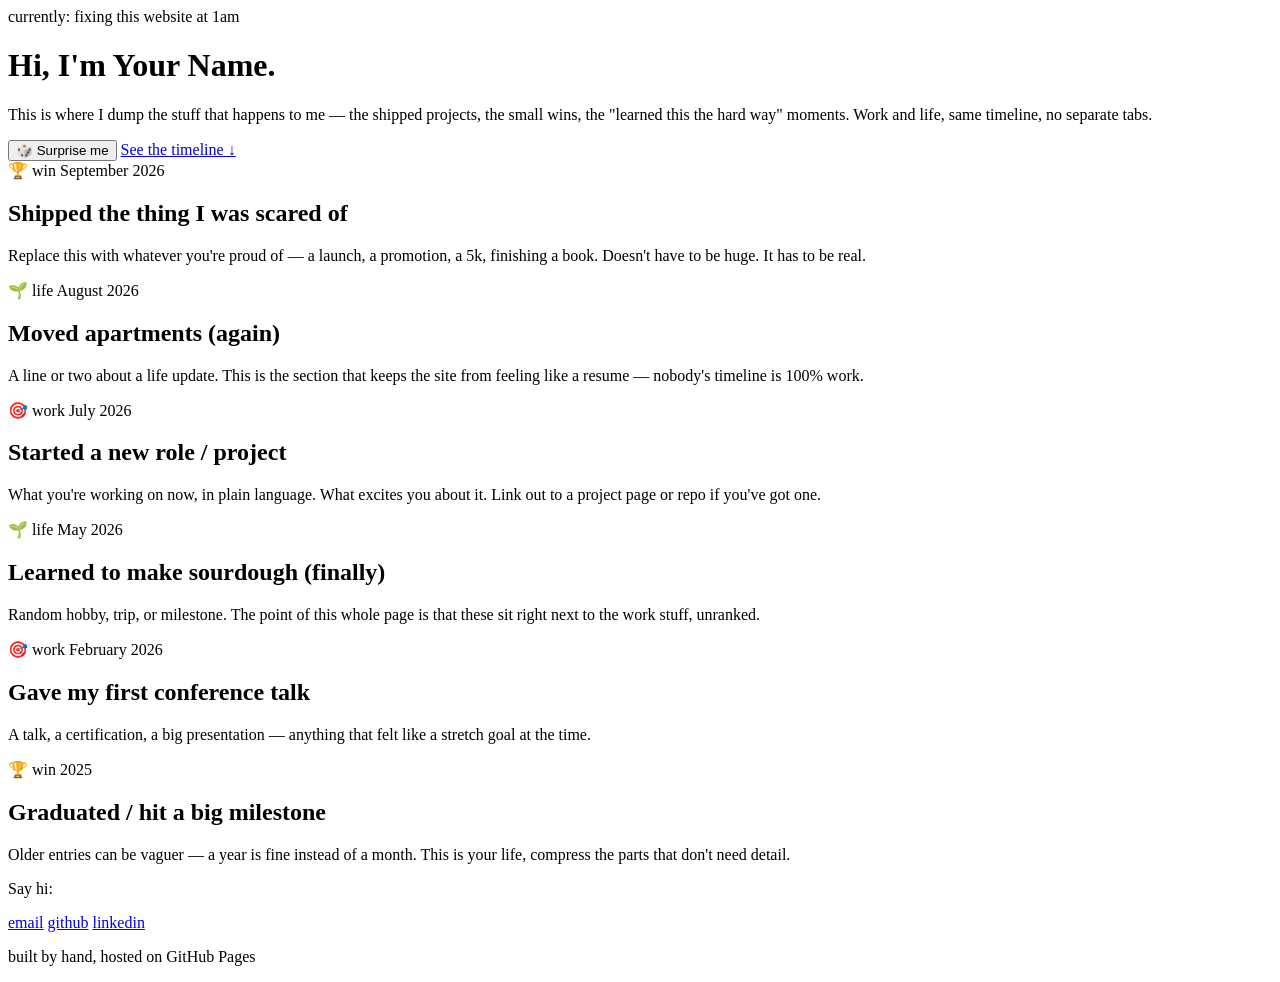
==== index.html @ c3300ce0 "Rename Index.html to index.html" ====
<!DOCTYPE html>
<html lang="en">
<head>
<meta charset="UTF-8">
<meta name="viewport" content="width=device-width, initial-scale=1.0">
<title>Your Name — Life & Work Log</title>
<meta name="description" content="A running log of things I've built, learned, and lived through.">
<link rel="preconnect" href="https://fonts.googleapis.com">
<link href="https://fonts.googleapis.com/css2?family=Space+Grotesk:wght@500;700&family=Inter:wght@400;500;600&family=Kalam:wght@400;700&display=swap" rel="stylesheet">
<link rel="stylesheet" href="style.css">
</head>
<body>

  <!-- ======================================================
       HEADER
       Swap "Your Name" and the tagline below for your own.
       The rotated sticker text is a little status note —
       change it whenever the mood strikes.
  ======================================================= -->
  <header class="hero">
    <span class="sticker">currently: fixing this website at 1am</span>
    <h1>Hi, I'm <span class="highlight">Your Name</span>.</h1>
    <p class="tagline">This is where I dump the stuff that happens to me —
      the shipped projects, the small wins, the "learned this the hard way" moments.
      Work and life, same timeline, no separate tabs.</p>
    <div class="hero-actions">
      <button id="surprise-btn" class="btn">🎲 Surprise me</button>
      <a href="#timeline" class="btn btn-ghost">See the timeline ↓</a>
    </div>
  </header>

  <!-- ======================================================
       TIMELINE
       Each .entry is one moment. Give it a data-tag of
       "work", "life", or "win" — that controls the chip color.
       Copy/paste an .entry block to add more; newest at top.
  ======================================================= -->
  <main id="timeline" class="timeline">

    <div class="entry" data-tag="win">
      <div class="dot"></div>
      <div class="card">
        <span class="chip">🏆 win</span>
        <time>September 2026</time>
        <h2>Shipped the thing I was scared of</h2>
        <p>Replace this with whatever you're proud of — a launch, a promotion,
          a 5k, finishing a book. Doesn't have to be huge. It has to be real.</p>
      </div>
    </div>

    <div class="entry" data-tag="life">
      <div class="dot"></div>
      <div class="card">
        <span class="chip">🌱 life</span>
        <time>August 2026</time>
        <h2>Moved apartments (again)</h2>
        <p>A line or two about a life update. This is the section that keeps
          the site from feeling like a resume — nobody's timeline is 100% work.</p>
      </div>
    </div>

    <div class="entry" data-tag="work">
      <div class="dot"></div>
      <div class="card">
        <span class="chip">🎯 work</span>
        <time>July 2026</time>
        <h2>Started a new role / project</h2>
        <p>What you're working on now, in plain language. What excites you
          about it. Link out to a project page or repo if you've got one.</p>
      </div>
    </div>

    <div class="entry" data-tag="life">
      <div class="dot"></div>
      <div class="card">
        <span class="chip">🌱 life</span>
        <time>May 2026</time>
        <h2>Learned to make sourdough (finally)</h2>
        <p>Random hobby, trip, or milestone. The point of this whole page is
          that these sit right next to the work stuff, unranked.</p>
      </div>
    </div>

    <div class="entry" data-tag="work">
      <div class="dot"></div>
      <div class="card">
        <span class="chip">🎯 work</span>
        <time>February 2026</time>
        <h2>Gave my first conference talk</h2>
        <p>A talk, a certification, a big presentation — anything that felt
          like a stretch goal at the time.</p>
      </div>
    </div>

    <div class="entry" data-tag="win">
      <div class="dot"></div>
      <div class="card">
        <span class="chip">🏆 win</span>
        <time>2025</time>
        <h2>Graduated / hit a big milestone</h2>
        <p>Older entries can be vaguer — a year is fine instead of a month.
          This is your life, compress the parts that don't need detail.</p>
      </div>
    </div>

  </main>

  <!-- ======================================================
       FOOTER
       Swap in your real links. Delete any row you don't need.
  ======================================================= -->
  <footer class="footer">
    <p>Say hi:</p>
    <div class="links">
      <a href="mailto:you@example.com">email</a>
      <a href="https://github.com/yourusername" target="_blank" rel="noopener">github</a>
      <a href="https://www.linkedin.com/in/yourusername" target="_blank" rel="noopener">linkedin</a>
    </div>
    <p class="fine-print">built by hand, hosted on GitHub Pages</p>
  </footer>

  <script src="script.js"></script>
</body>
</html>
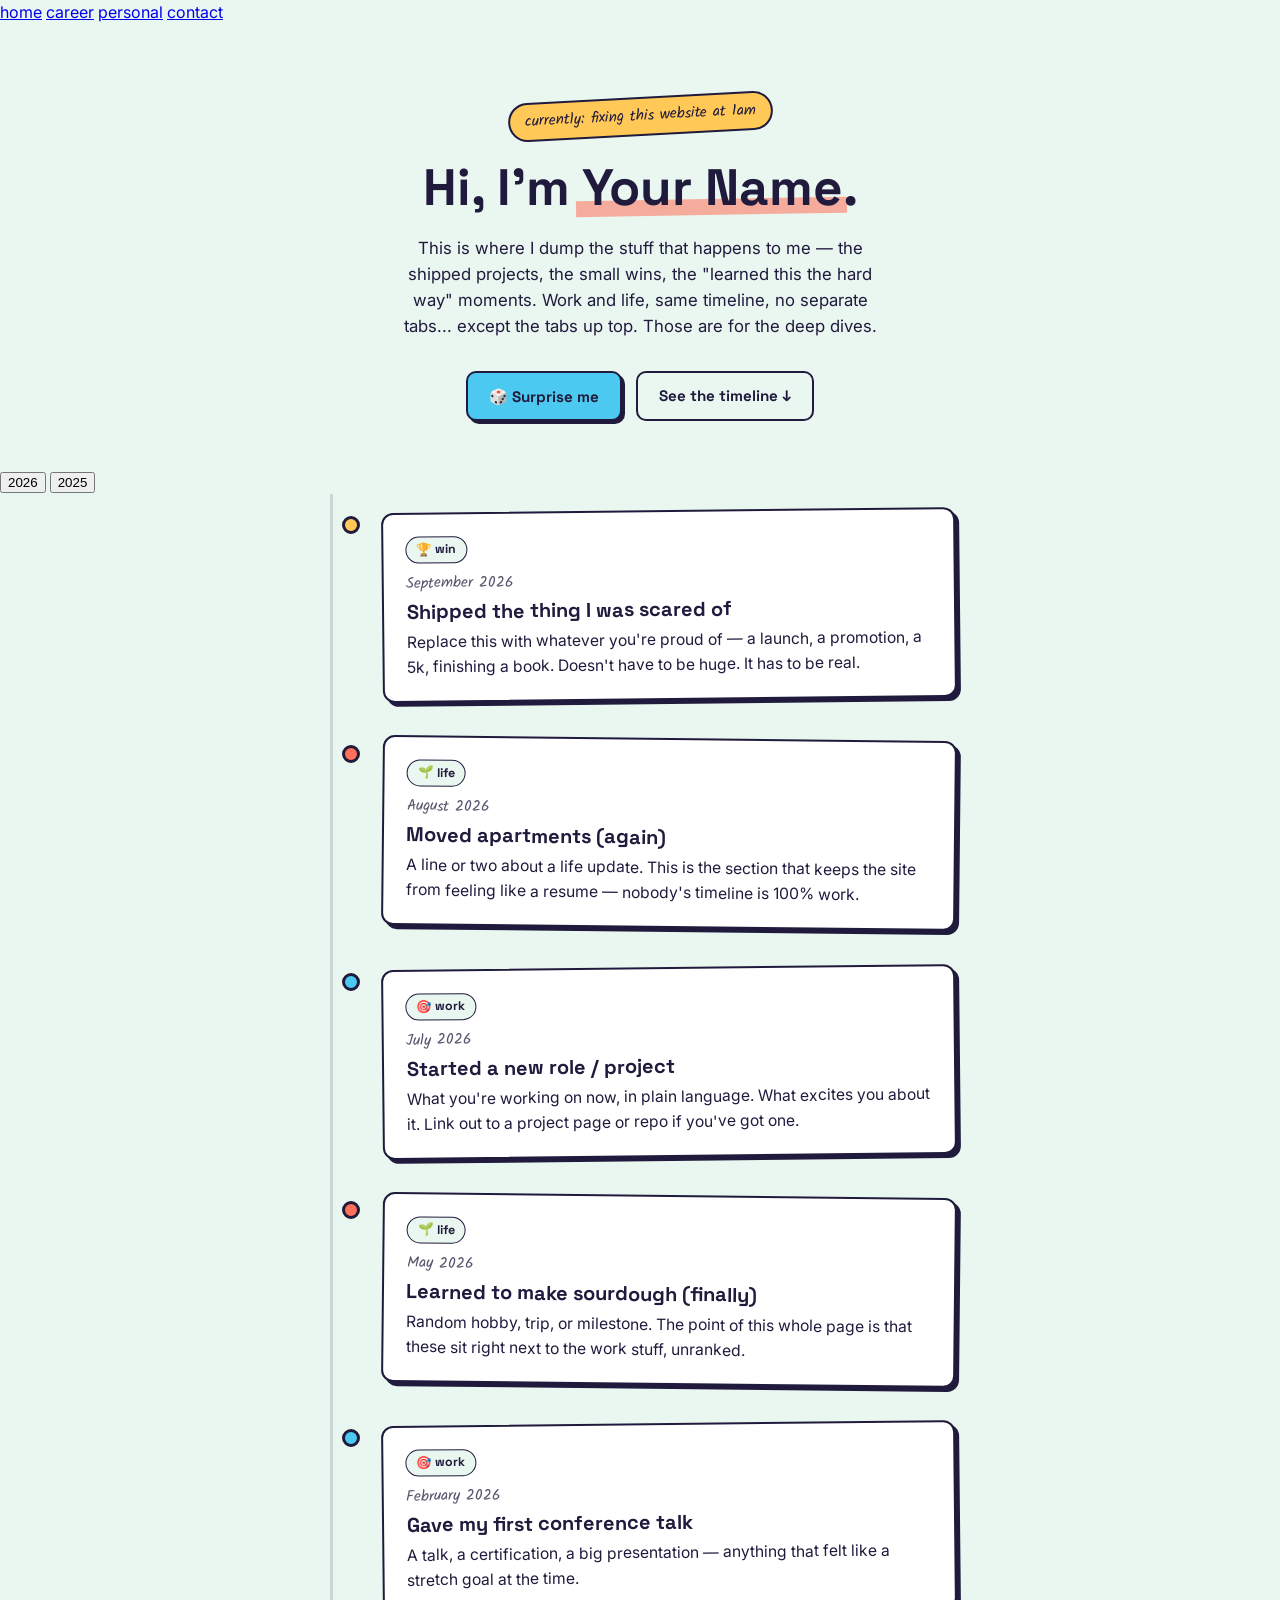
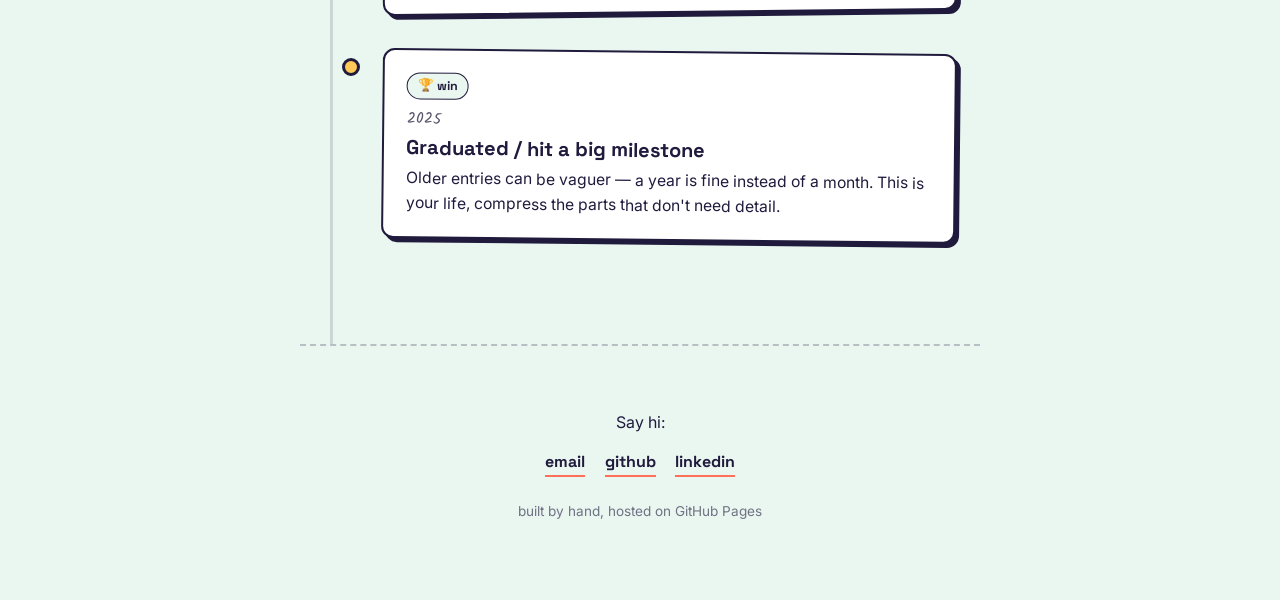
==== commit 7c0e39aa: "Update index.html" ====
--- a/index.html
+++ b/index.html
@@ -12,17 +12,26 @@
 <body>
 
   <!-- ======================================================
+       SITE NAV — same block goes at the top of every page.
+       Just change which link has class="nav-tab active".
+  ======================================================= -->
+  <nav class="site-nav">
+    <a href="index.html" class="nav-tab active">home</a>
+    <a href="career.html" class="nav-tab">career</a>
+    <a href="personal.html" class="nav-tab">personal</a>
+    <a href="contact.html" class="nav-tab">contact</a>
+  </nav>
+
+  <!-- ======================================================
        HEADER
        Swap "Your Name" and the tagline below for your own.
-       The rotated sticker text is a little status note —
-       change it whenever the mood strikes.
   ======================================================= -->
   <header class="hero">
     <span class="sticker">currently: fixing this website at 1am</span>
     <h1>Hi, I'm <span class="highlight">Your Name</span>.</h1>
     <p class="tagline">This is where I dump the stuff that happens to me —
       the shipped projects, the small wins, the "learned this the hard way" moments.
-      Work and life, same timeline, no separate tabs.</p>
+      Work and life, same timeline, no separate tabs... except the tabs up top. Those are for the deep dives.</p>
     <div class="hero-actions">
       <button id="surprise-btn" class="btn">🎲 Surprise me</button>
       <a href="#timeline" class="btn btn-ghost">See the timeline ↓</a>
@@ -30,14 +39,27 @@
   </header>
 
   <!-- ======================================================
+       YEAR NAV
+       One pill per year that appears in the timeline below.
+       Add a new pill (with matching data-year) whenever you
+       start a new year of entries.
+  ======================================================= -->
+  <div class="year-nav-wrap">
+    <div class="year-nav" id="year-nav">
+      <button class="year-pill" data-year="2026">2026</button>
+      <button class="year-pill" data-year="2025">2025</button>
+    </div>
+  </div>
+
+  <!-- ======================================================
        TIMELINE
-       Each .entry is one moment. Give it a data-tag of
-       "work", "life", or "win" — that controls the chip color.
+       Each .entry needs a data-tag ("work" / "life" / "win")
+       AND a data-year matching one of the pills above.
        Copy/paste an .entry block to add more; newest at top.
   ======================================================= -->
   <main id="timeline" class="timeline">
 
-    <div class="entry" data-tag="win">
+    <div class="entry" data-tag="win" data-year="2026">
       <div class="dot"></div>
       <div class="card">
         <span class="chip">🏆 win</span>
@@ -48,7 +70,7 @@
       </div>
     </div>
 
-    <div class="entry" data-tag="life">
+    <div class="entry" data-tag="life" data-year="2026">
       <div class="dot"></div>
       <div class="card">
         <span class="chip">🌱 life</span>
@@ -59,7 +81,7 @@
       </div>
     </div>
 
-    <div class="entry" data-tag="work">
+    <div class="entry" data-tag="work" data-year="2026">
       <div class="dot"></div>
       <div class="card">
         <span class="chip">🎯 work</span>
@@ -70,7 +92,7 @@
       </div>
     </div>
 
-    <div class="entry" data-tag="life">
+    <div class="entry" data-tag="life" data-year="2026">
       <div class="dot"></div>
       <div class="card">
         <span class="chip">🌱 life</span>
@@ -81,7 +103,7 @@
       </div>
     </div>
 
-    <div class="entry" data-tag="work">
+    <div class="entry" data-tag="work" data-year="2026">
       <div class="dot"></div>
       <div class="card">
         <span class="chip">🎯 work</span>
@@ -92,7 +114,7 @@
       </div>
     </div>
 
-    <div class="entry" data-tag="win">
+    <div class="entry" data-tag="win" data-year="2025">
       <div class="dot"></div>
       <div class="card">
         <span class="chip">🏆 win</span>
--- a/style.css
+++ b/style.css
@@ -0,0 +1,269 @@
+:root {
+  --paper: #EAF7F0;
+  --ink: #201B3D;
+  --card: #FFFFFF;
+  --coral: #FF6F59;
+  --yellow: #FFC857;
+  --sky: #4CC9F0;
+  --line: #201B3D;
+  --max-width: 680px;
+}
+
+* { box-sizing: border-box; }
+
+@media (prefers-reduced-motion: reduce) {
+  *, *::before, *::after {
+    animation-duration: 0.01ms !important;
+    transition-duration: 0.01ms !important;
+  }
+}
+
+body {
+  margin: 0;
+  background: var(--paper);
+  color: var(--ink);
+  font-family: 'Inter', sans-serif;
+  line-height: 1.55;
+  -webkit-font-smoothing: antialiased;
+}
+
+h1, h2 {
+  font-family: 'Space Grotesk', sans-serif;
+  line-height: 1.1;
+  margin: 0;
+}
+
+/* ---------- Hero ---------- */
+
+.hero {
+  max-width: var(--max-width);
+  margin: 0 auto;
+  padding: 4.5rem 1.5rem 3rem;
+  text-align: center;
+}
+
+.sticker {
+  display: inline-block;
+  font-family: 'Kalam', cursive;
+  font-size: 0.95rem;
+  background: var(--yellow);
+  color: var(--ink);
+  padding: 0.35rem 0.9rem;
+  border: 2px solid var(--ink);
+  border-radius: 999px;
+  transform: rotate(-3deg);
+  margin-bottom: 1.5rem;
+}
+
+.hero h1 {
+  font-size: clamp(2.2rem, 6vw, 3.2rem);
+  font-weight: 700;
+}
+
+.highlight {
+  position: relative;
+  white-space: nowrap;
+}
+
+.highlight::after {
+  content: "";
+  position: absolute;
+  left: -2%;
+  right: -2%;
+  bottom: 0.08em;
+  height: 0.32em;
+  background: var(--coral);
+  z-index: -1;
+  transform: rotate(-1deg);
+  opacity: 0.55;
+}
+
+.tagline {
+  font-size: 1.05rem;
+  max-width: 46ch;
+  margin: 1.2rem auto 0;
+  color: var(--ink);
+}
+
+.hero-actions {
+  display: flex;
+  gap: 0.9rem;
+  justify-content: center;
+  margin-top: 2rem;
+  flex-wrap: wrap;
+}
+
+.btn {
+  font-family: 'Space Grotesk', sans-serif;
+  font-weight: 700;
+  font-size: 0.95rem;
+  padding: 0.7rem 1.3rem;
+  border-radius: 10px;
+  border: 2px solid var(--ink);
+  background: var(--sky);
+  color: var(--ink);
+  cursor: pointer;
+  text-decoration: none;
+  display: inline-block;
+  box-shadow: 3px 3px 0 var(--ink);
+  transition: transform 0.15s ease, box-shadow 0.15s ease;
+}
+
+.btn:hover {
+  transform: translate(-2px, -2px);
+  box-shadow: 5px 5px 0 var(--ink);
+}
+
+.btn:active {
+  transform: translate(0, 0);
+  box-shadow: 1px 1px 0 var(--ink);
+}
+
+.btn-ghost {
+  background: transparent;
+  box-shadow: none;
+}
+
+.btn-ghost:hover {
+  box-shadow: none;
+  background: rgba(32, 27, 61, 0.06);
+}
+
+/* ---------- Timeline ---------- */
+
+.timeline {
+  max-width: var(--max-width);
+  margin: 0 auto;
+  padding: 1rem 1.5rem 4rem;
+  position: relative;
+}
+
+.timeline::before {
+  content: "";
+  position: absolute;
+  top: 0;
+  bottom: 0;
+  left: 1.9rem;
+  width: 3px;
+  background: var(--ink);
+  opacity: 0.15;
+}
+
+.entry {
+  position: relative;
+  padding-left: 3.6rem;
+  margin-bottom: 2.4rem;
+}
+
+.dot {
+  position: absolute;
+  left: 1.15rem;
+  top: 0.4rem;
+  width: 18px;
+  height: 18px;
+  border-radius: 50%;
+  border: 3px solid var(--ink);
+  background: var(--paper);
+}
+
+.entry[data-tag="work"] .dot { background: var(--sky); }
+.entry[data-tag="life"] .dot { background: var(--coral); }
+.entry[data-tag="win"] .dot { background: var(--yellow); }
+
+.card {
+  background: var(--card);
+  border: 2px solid var(--ink);
+  border-radius: 12px;
+  padding: 1.3rem 1.4rem;
+  box-shadow: 4px 4px 0 var(--ink);
+  transition: transform 0.18s ease, box-shadow 0.18s ease;
+}
+
+.entry:nth-child(odd) .card { transform: rotate(-0.6deg); }
+.entry:nth-child(even) .card { transform: rotate(0.6deg); }
+
+.card:hover {
+  transform: rotate(0deg) translateY(-2px);
+  box-shadow: 6px 6px 0 var(--ink);
+}
+
+.card.pulse {
+  animation: pulse 0.6s ease;
+}
+
+@keyframes pulse {
+  0% { box-shadow: 0 0 0 0 rgba(255, 111, 89, 0.6); }
+  100% { box-shadow: 6px 6px 0 var(--ink); }
+}
+
+.chip {
+  display: inline-block;
+  font-family: 'Space Grotesk', sans-serif;
+  font-size: 0.78rem;
+  font-weight: 700;
+  background: var(--paper);
+  border: 1.5px solid var(--ink);
+  border-radius: 999px;
+  padding: 0.15rem 0.6rem;
+  margin-bottom: 0.6rem;
+}
+
+time {
+  display: block;
+  font-family: 'Kalam', cursive;
+  font-size: 0.95rem;
+  opacity: 0.75;
+  margin-bottom: 0.3rem;
+}
+
+.card h2 {
+  font-size: 1.25rem;
+  margin-bottom: 0.5rem;
+}
+
+.card p {
+  margin: 0;
+  font-size: 0.98rem;
+}
+
+/* ---------- Footer ---------- */
+
+.footer {
+  text-align: center;
+  padding: 3rem 1.5rem 4rem;
+  border-top: 2px dashed rgba(32, 27, 61, 0.25);
+  max-width: var(--max-width);
+  margin: 0 auto;
+}
+
+.links {
+  display: flex;
+  gap: 1.2rem;
+  justify-content: center;
+  margin: 0.8rem 0 1.5rem;
+  font-family: 'Space Grotesk', sans-serif;
+  font-weight: 700;
+}
+
+.links a {
+  color: var(--ink);
+  text-decoration: none;
+  border-bottom: 2px solid var(--coral);
+}
+
+.links a:hover {
+  color: var(--coral);
+}
+
+.fine-print {
+  font-size: 0.85rem;
+  opacity: 0.6;
+}
+
+/* ---------- Mobile ---------- */
+
+@media (max-width: 480px) {
+  .timeline::before { left: 1.4rem; }
+  .dot { left: 0.65rem; }
+  .entry { padding-left: 2.8rem; }
+}
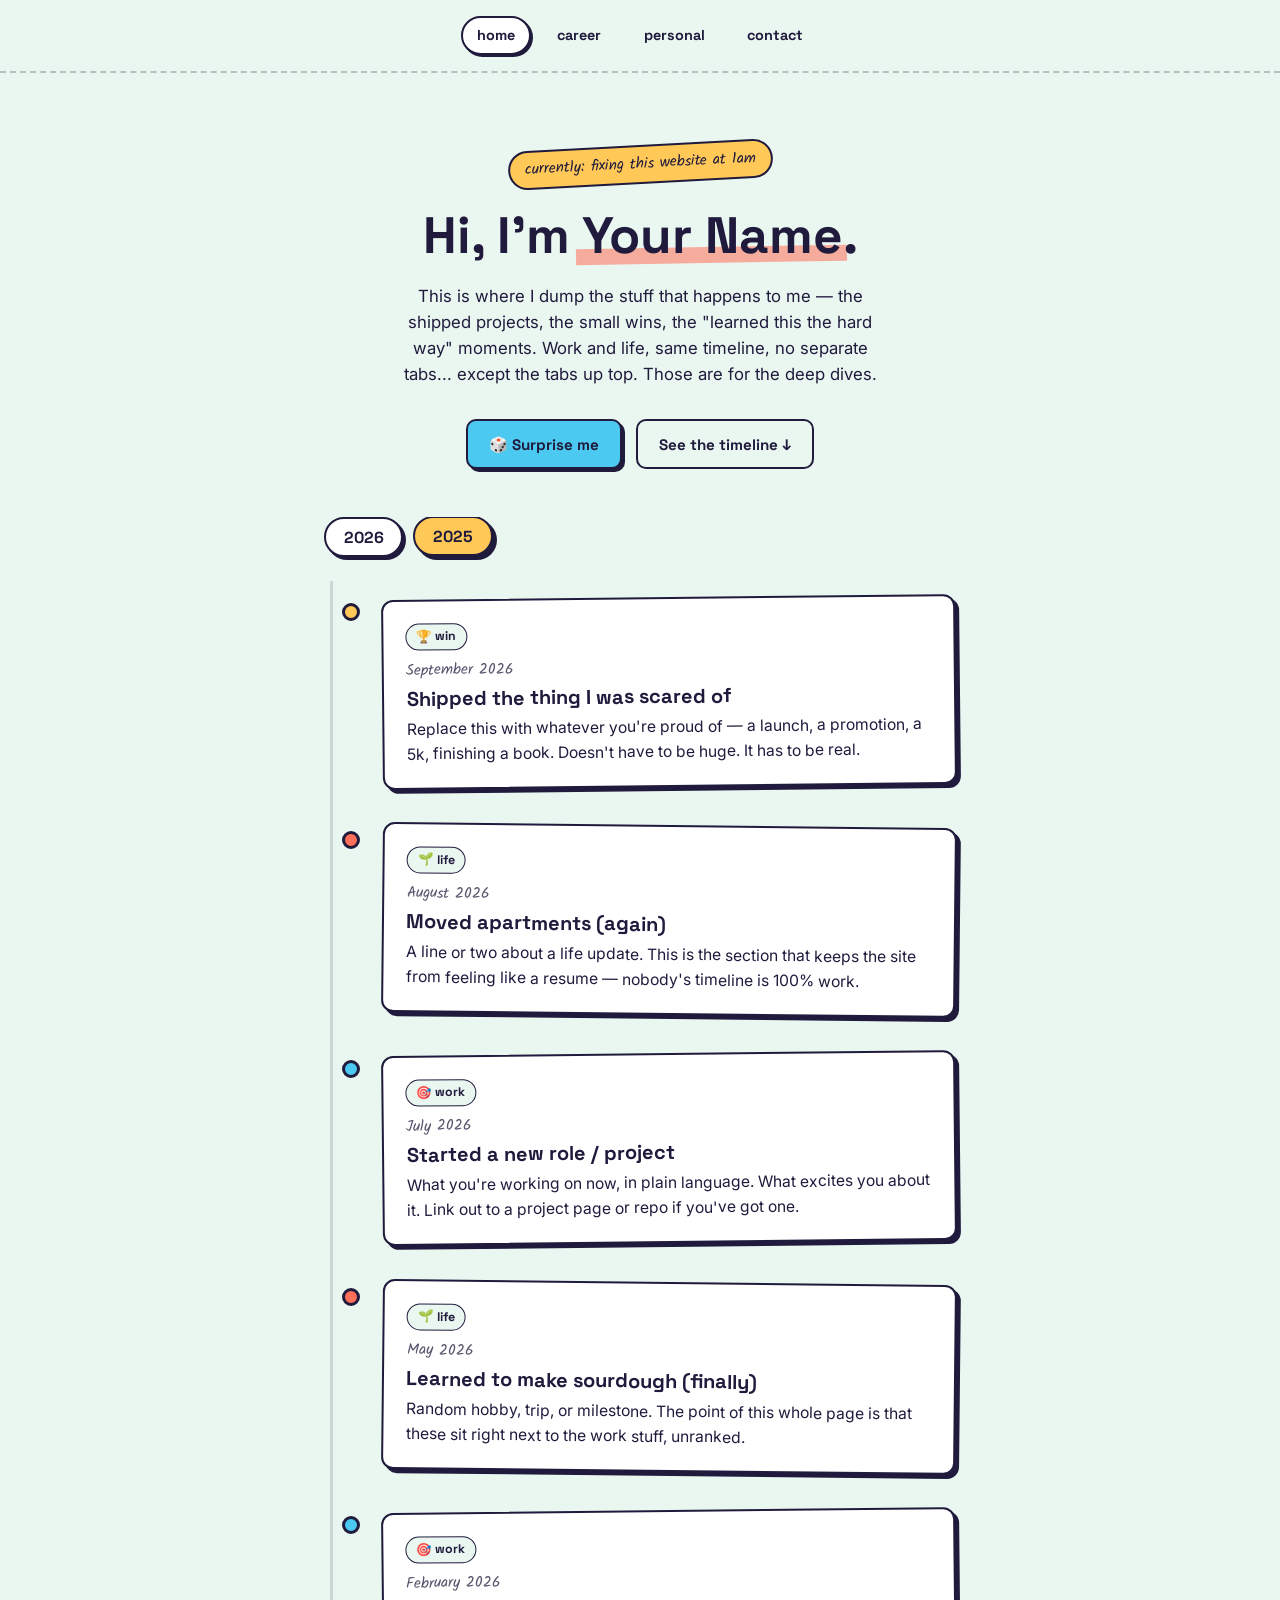
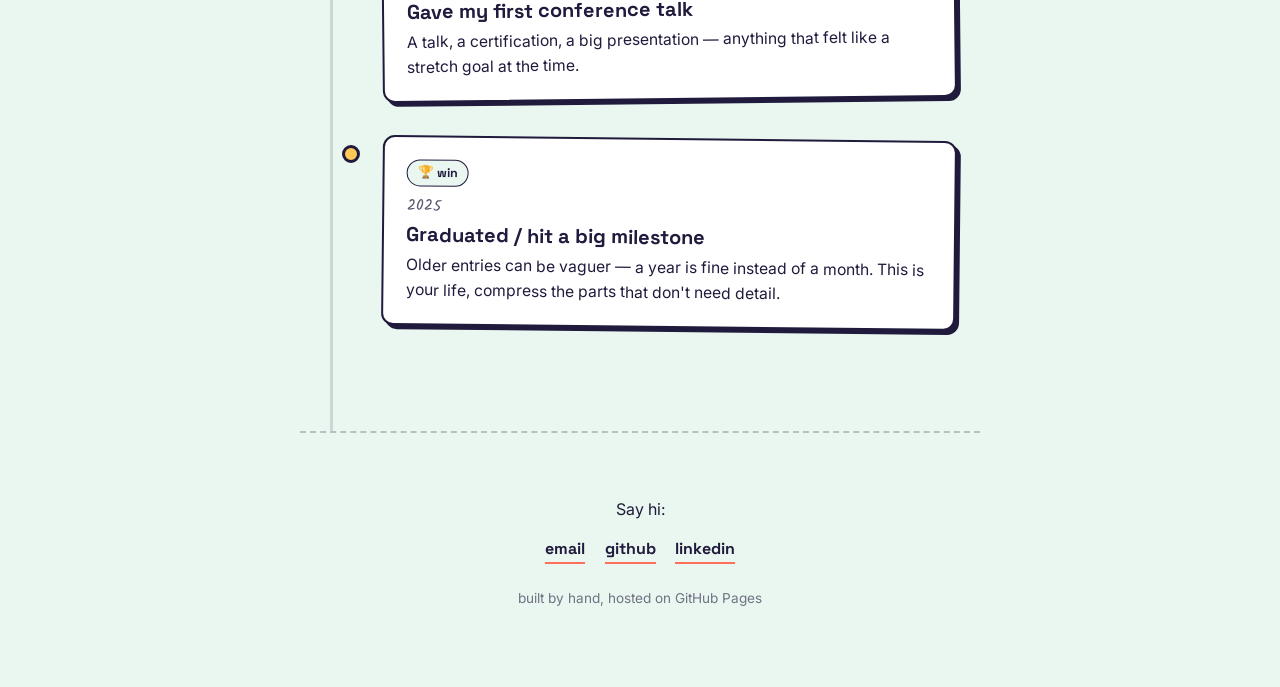
==== commit 06782655: "Update index.html" ====
--- a/index.html
+++ b/index.html
@@ -10,6 +10,7 @@
 <link rel="stylesheet" href="style.css">
 </head>
 <body>
+<div class="page">
 
   <!-- ======================================================
        SITE NAV — same block goes at the top of every page.
@@ -141,6 +142,8 @@
     <p class="fine-print">built by hand, hosted on GitHub Pages</p>
   </footer>
 
-  <script src="script.js"></script>
+
+</div>
+<script src="script.js"></script>
 </body>
 </html>
--- a/style.css
+++ b/style.css
@@ -267,3 +267,266 @@
   .dot { left: 0.65rem; }
   .entry { padding-left: 2.8rem; }
 }
+
+/* ==========================================================
+   SITE NAV
+========================================================== */
+
+.site-nav {
+  position: sticky;
+  top: 0;
+  z-index: 20;
+  display: flex;
+  justify-content: center;
+  gap: 0.6rem;
+  flex-wrap: wrap;
+  padding: 1rem 1.5rem;
+  background: var(--paper);
+  border-bottom: 2px dashed rgba(32, 27, 61, 0.25);
+}
+
+.nav-tab {
+  font-family: 'Space Grotesk', sans-serif;
+  font-weight: 700;
+  font-size: 0.9rem;
+  color: var(--ink);
+  text-decoration: none;
+  padding: 0.4rem 0.9rem;
+  border-radius: 999px;
+  border: 2px solid transparent;
+  transition: border-color 0.15s ease, background 0.15s ease;
+}
+
+.nav-tab:hover {
+  background: rgba(32, 27, 61, 0.06);
+}
+
+.nav-tab.active {
+  border-color: var(--ink);
+  background: var(--card);
+  box-shadow: 2px 2px 0 var(--ink);
+}
+
+/* ==========================================================
+   YEAR NAV (horizontal, above the vertical timeline)
+========================================================== */
+
+.year-nav-wrap {
+  max-width: var(--max-width);
+  margin: 0 auto;
+  padding: 0 1.5rem;
+}
+
+.year-nav {
+  display: flex;
+  gap: 0.7rem;
+  overflow-x: auto;
+  padding-bottom: 1.5rem;
+  scrollbar-width: thin;
+}
+
+.year-pill {
+  flex: 0 0 auto;
+  font-family: 'Space Grotesk', sans-serif;
+  font-weight: 700;
+  font-size: 1rem;
+  background: var(--card);
+  color: var(--ink);
+  border: 2px solid var(--ink);
+  border-radius: 999px;
+  padding: 0.45rem 1.1rem;
+  cursor: pointer;
+  box-shadow: 3px 3px 0 var(--ink);
+  transition: transform 0.15s ease, box-shadow 0.15s ease, background 0.15s ease;
+}
+
+.year-pill:hover {
+  transform: translate(-1px, -1px);
+  box-shadow: 4px 4px 0 var(--ink);
+}
+
+.year-pill.active {
+  background: var(--yellow);
+  transform: translate(-1px, -1px);
+  box-shadow: 4px 4px 0 var(--ink);
+}
+
+/* offset so a jumped-to entry isn't hidden under the sticky nav */
+.entry {
+  scroll-margin-top: 5.5rem;
+}
+
+/* ==========================================================
+   SHARED SUB-PAGE LAYOUT (career / personal / contact)
+========================================================== */
+
+.page-header {
+  max-width: var(--max-width);
+  margin: 0 auto;
+  padding: 3.5rem 1.5rem 1rem;
+  text-align: center;
+}
+
+.page-header h1 {
+  font-size: clamp(2rem, 5vw, 2.6rem);
+  margin-top: 1rem;
+}
+
+.sticker-sky { background: var(--sky); }
+.sticker-coral { background: var(--coral); color: #fff; }
+.sticker-yellow { background: var(--yellow); }
+
+.page-content {
+  max-width: var(--max-width);
+  margin: 0 auto;
+  padding: 1.5rem 1.5rem 4rem;
+}
+
+/* ---------- Career page ---------- */
+
+.role {
+  border: 2px solid var(--ink);
+  border-radius: 12px;
+  background: var(--card);
+  box-shadow: 4px 4px 0 var(--ink);
+  padding: 1.3rem 1.4rem;
+  margin-bottom: 1.6rem;
+}
+
+.role-head {
+  display: flex;
+  justify-content: space-between;
+  align-items: baseline;
+  gap: 1rem;
+  flex-wrap: wrap;
+}
+
+.role-head h2 {
+  font-size: 1.2rem;
+}
+
+.role-head time {
+  font-family: 'Kalam', cursive;
+  opacity: 0.75;
+  white-space: nowrap;
+}
+
+.role-company {
+  font-weight: 600;
+  margin: 0.2rem 0 0.8rem;
+  opacity: 0.85;
+}
+
+.role-points {
+  margin: 0;
+  padding-left: 1.2rem;
+}
+
+.role-points li {
+  margin-bottom: 0.4rem;
+}
+
+.skills-section {
+  margin-top: 2.5rem;
+}
+
+.tag-cloud {
+  display: flex;
+  flex-wrap: wrap;
+  gap: 0.6rem;
+  margin-top: 1rem;
+}
+
+.tag-cloud .chip {
+  margin-bottom: 0;
+}
+
+/* ---------- Personal page ---------- */
+
+.now-grid {
+  display: grid;
+  grid-template-columns: repeat(3, 1fr);
+  gap: 1rem;
+  margin-bottom: 2.5rem;
+}
+
+.now-card {
+  border: 2px solid var(--ink);
+  border-radius: 12px;
+  background: var(--card);
+  box-shadow: 3px 3px 0 var(--ink);
+  padding: 1rem;
+  text-align: center;
+}
+
+.now-card p {
+  margin: 0.6rem 0 0;
+  font-weight: 600;
+}
+
+.hobbies-section h2 {
+  margin-bottom: 1rem;
+}
+
+.hobby {
+  border-left: 3px solid var(--coral);
+  padding-left: 1rem;
+  margin-bottom: 1.4rem;
+}
+
+.hobby h3 {
+  font-family: 'Space Grotesk', sans-serif;
+  margin: 0 0 0.3rem;
+  font-size: 1.05rem;
+}
+
+.hobby p {
+  margin: 0;
+}
+
+/* ---------- Contact page ---------- */
+
+.contact-grid {
+  display: grid;
+  grid-template-columns: repeat(3, 1fr);
+  gap: 1rem;
+  margin-bottom: 2rem;
+}
+
+.contact-card {
+  display: block;
+  text-decoration: none;
+  color: var(--ink);
+  border: 2px solid var(--ink);
+  border-radius: 12px;
+  background: var(--card);
+  box-shadow: 4px 4px 0 var(--ink);
+  padding: 1.3rem 1rem;
+  text-align: center;
+  transition: transform 0.15s ease, box-shadow 0.15s ease;
+}
+
+.contact-card:hover {
+  transform: translateY(-2px);
+  box-shadow: 6px 6px 0 var(--ink);
+}
+
+.contact-card p {
+  margin: 0.6rem 0 0;
+  font-weight: 600;
+  word-break: break-word;
+}
+
+.contact-note {
+  text-align: center;
+  opacity: 0.8;
+}
+
+/* ---------- Mobile: sub-page grids stack ---------- */
+
+@media (max-width: 600px) {
+  .now-grid,
+  .contact-grid {
+    grid-template-columns: 1fr;
+  }
+}
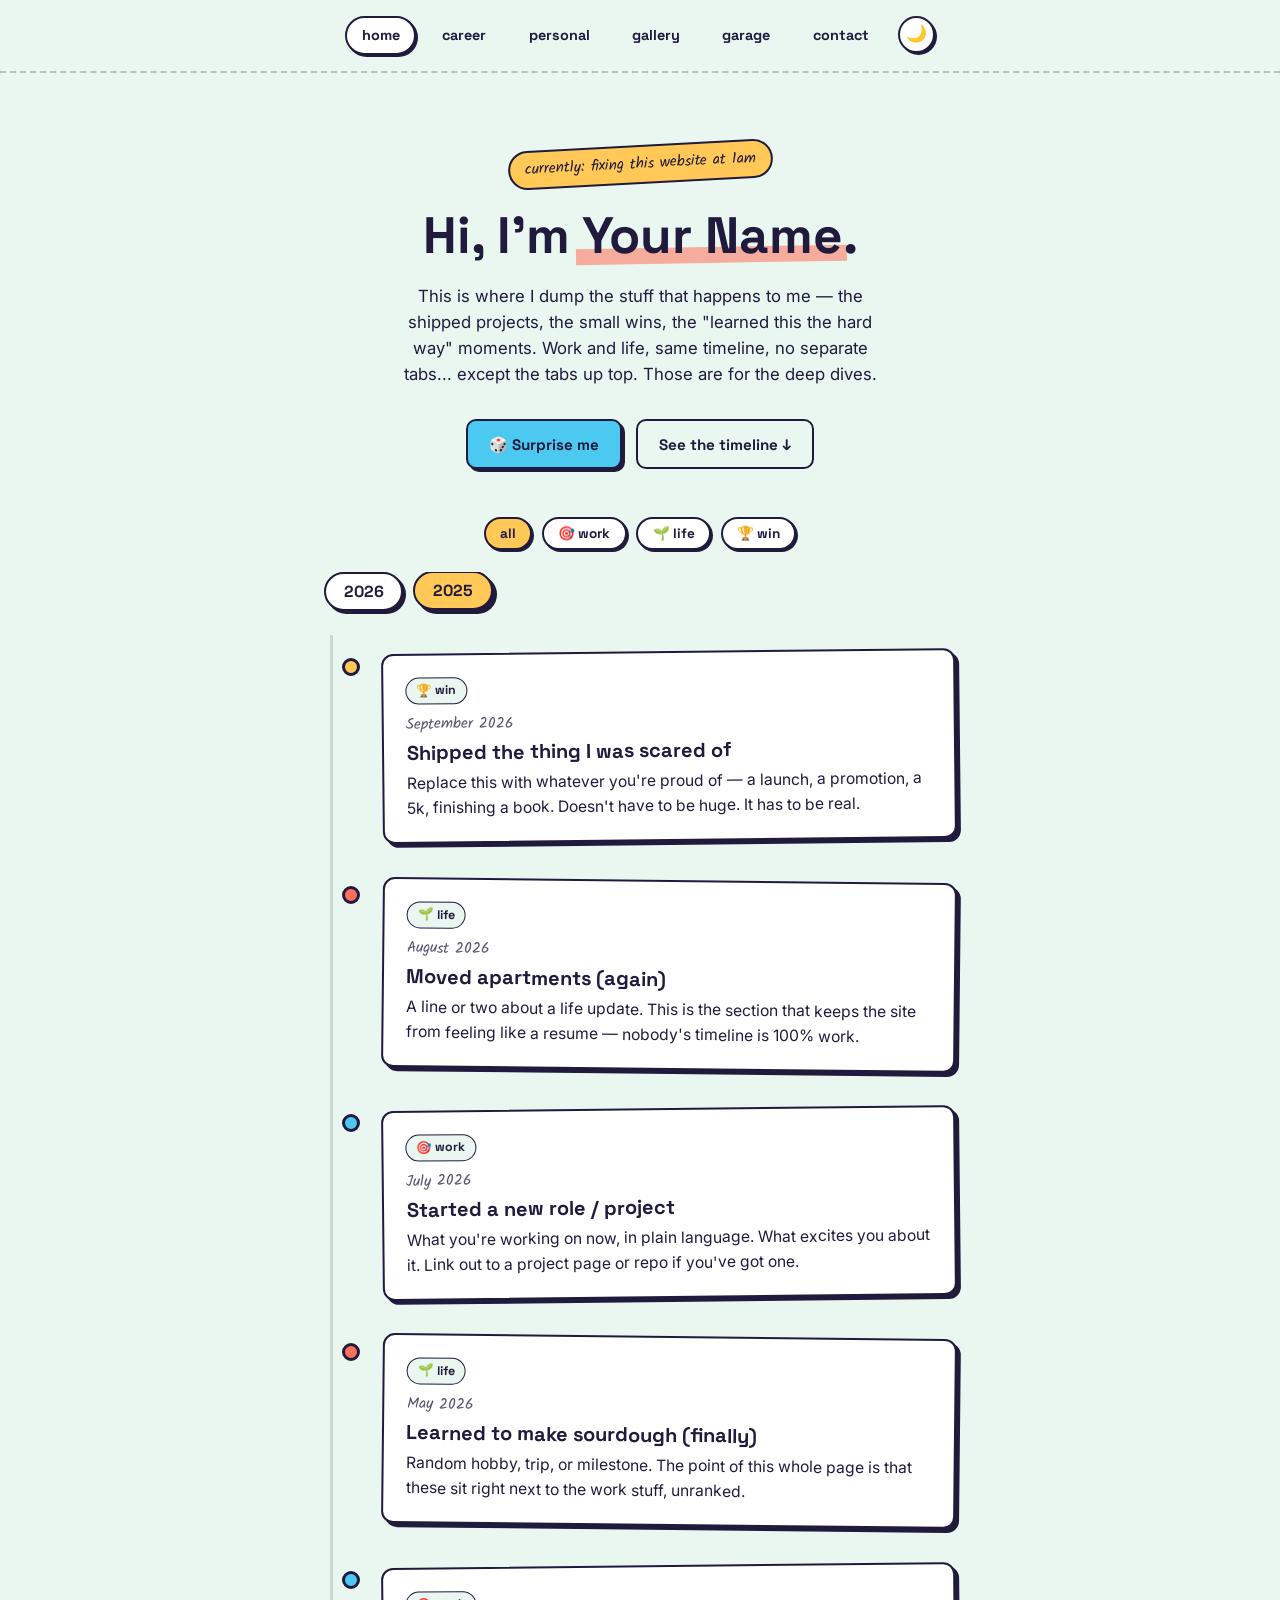
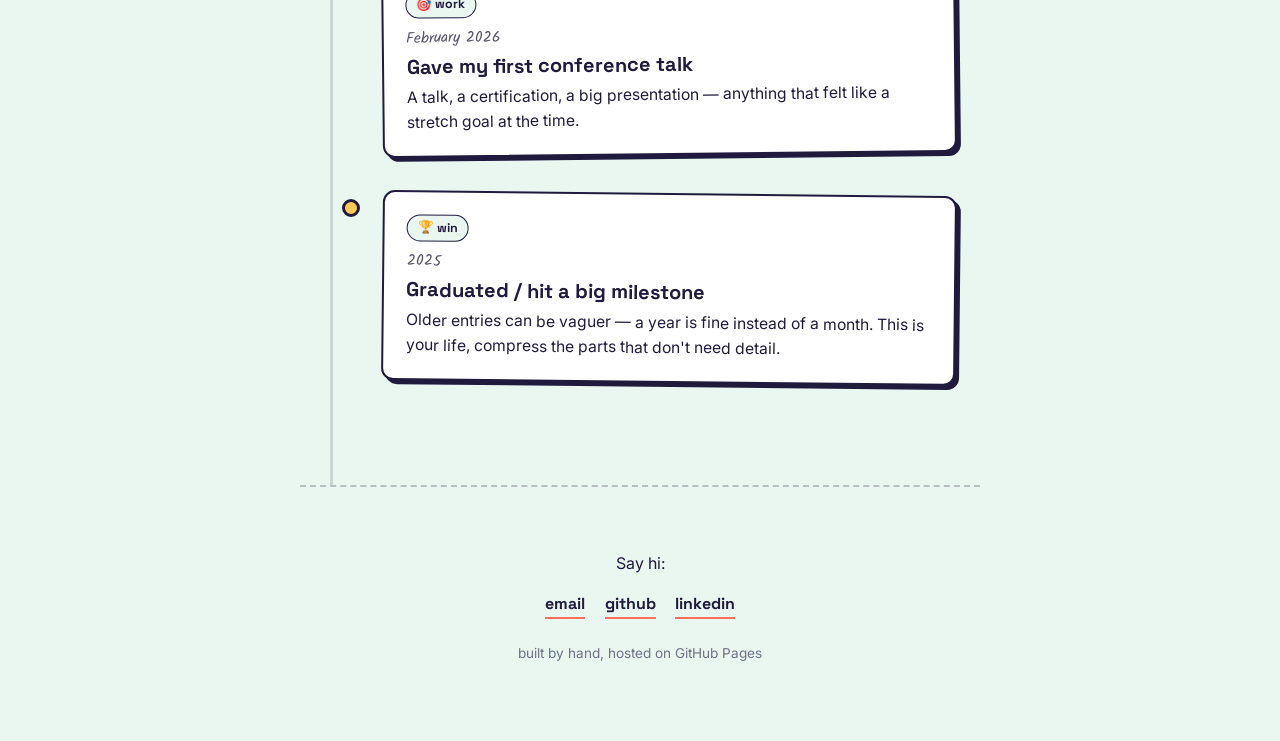
==== commit f3ca74c2: "Updates to the page" ====
--- a/index.html
+++ b/index.html
@@ -3,6 +3,16 @@
 <head>
 <meta charset="UTF-8">
 <meta name="viewport" content="width=device-width, initial-scale=1.0">
+<script>
+// Applies the saved (or system) theme before first paint, so there's
+// no flash of the wrong theme when the page loads.
+(function () {
+  try {
+    var t = localStorage.getItem('theme') || (window.matchMedia('(prefers-color-scheme: dark)').matches ? 'dark' : 'light');
+    document.documentElement.setAttribute('data-theme', t);
+  } catch (e) {}
+})();
+</script>
 <title>Your Name — Life & Work Log</title>
 <meta name="description" content="A running log of things I've built, learned, and lived through.">
 <link rel="preconnect" href="https://fonts.googleapis.com">
@@ -10,6 +20,22 @@
 <link rel="stylesheet" href="style.css">
 </head>
 <body>
+<div id="transition-overlay"></div>
+<script>
+// If we're arriving from an in-site nav click, start fully covered
+// (see script.js) so the reveal animation plays instead of a flash
+// of raw content.
+(function () {
+  try {
+    var reduce = window.matchMedia('(prefers-reduced-motion: reduce)').matches;
+    if (!reduce && sessionStorage.getItem('pt-nav') === '1') {
+      document.getElementById('transition-overlay').classList.add('is-covering');
+    } else {
+      sessionStorage.removeItem('pt-nav');
+    }
+  } catch (e) {}
+})();
+</script>
 <div class="page">
 
   <!-- ======================================================
@@ -20,7 +46,10 @@
     <a href="index.html" class="nav-tab active">home</a>
     <a href="career.html" class="nav-tab">career</a>
     <a href="personal.html" class="nav-tab">personal</a>
+    <a href="gallery.html" class="nav-tab">gallery</a>
+    <a href="garage.html" class="nav-tab">garage</a>
     <a href="contact.html" class="nav-tab">contact</a>
+    <button id="theme-toggle" class="theme-toggle" aria-label="Switch to dark mode">🌙</button>
   </nav>
 
   <!-- ======================================================
@@ -38,6 +67,21 @@
       <a href="#timeline" class="btn btn-ghost">See the timeline ↓</a>
     </div>
   </header>
+
+  <!-- ======================================================
+       TAG FILTER
+       Click a chip to show only that category of entry below.
+       Purely cosmetic to add/remove — the filtering logic in
+       script.js just reads each chip's data-filter value.
+  ======================================================= -->
+  <div class="year-nav-wrap">
+    <div class="tag-filter" id="tag-filter">
+      <button class="filter-chip active" data-filter="all">all</button>
+      <button class="filter-chip" data-filter="work">🎯 work</button>
+      <button class="filter-chip" data-filter="life">🌱 life</button>
+      <button class="filter-chip" data-filter="win">🏆 win</button>
+    </div>
+  </div>
 
   <!-- ======================================================
        YEAR NAV
--- a/style.css
+++ b/style.css
@@ -530,3 +530,547 @@
     grid-template-columns: 1fr;
   }
 }
+
+/* ==========================================================
+   PAGE TRANSITIONS
+   A fixed black overlay sits above everything (see the
+   #transition-overlay div right after <body>). It grows from
+   a thin horizontal line into full coverage when leaving a
+   page, and shrinks back into a line and disappears when a
+   new page arrives — like a screen wiping to black and back.
+========================================================== */
+
+#transition-overlay {
+  position: fixed;
+  inset: 0;
+  background: #05040a;
+  transform: scaleY(0);
+  transform-origin: center;
+  z-index: 9999;
+  pointer-events: none;
+}
+
+/* Applied instantly (no transition) by the inline snippet at the
+   top of <body>, before first paint, so an incoming page starts
+   fully covered rather than flashing its real content first. */
+#transition-overlay.is-covering {
+  transform: scaleY(1);
+}
+
+/* Added a frame later to animate the cover away, revealing the page. */
+#transition-overlay.is-revealing {
+  transition: transform 0.42s cubic-bezier(0.65, 0, 0.35, 1);
+  transform: scaleY(0);
+}
+
+/* Added on nav-tab click, growing the line into full coverage
+   before the actual navigation happens. */
+#transition-overlay.is-hiding {
+  transition: transform 0.38s cubic-bezier(0.65, 0, 0.35, 1);
+  transform: scaleY(1);
+}
+
+/* Block clicks on whatever's underneath while the wipe is covering
+   the screen; otherwise let clicks pass straight through. */
+#transition-overlay.is-covering,
+#transition-overlay.is-hiding {
+  pointer-events: auto;
+}
+
+/* ==========================================================
+   DARK MODE
+   Toggled by adding data-theme="dark" to <html> (see the
+   inline script in <head> of every page, which also reads the
+   saved preference before first paint so there's no flash).
+========================================================== */
+
+html[data-theme="dark"] {
+  --paper: #14121f;
+  --ink: #EDE9FB;
+  --card: #211d38;
+  --coral: #FF8A72;
+  --yellow: #FFD166;
+  --sky: #63D2F5;
+}
+
+body {
+  transition: background-color 0.25s ease, color 0.25s ease;
+}
+
+html[data-theme="dark"] .sticker-coral { color: #14121f; }
+
+html[data-theme="dark"] .lightbox { background: rgba(0, 0, 0, 0.94); }
+
+.theme-toggle {
+  font-size: 1.05rem;
+  line-height: 1;
+  background: var(--card);
+  color: var(--ink);
+  border: 2px solid var(--ink);
+  border-radius: 999px;
+  width: 2.3rem;
+  height: 2.3rem;
+  display: inline-flex;
+  align-items: center;
+  justify-content: center;
+  cursor: pointer;
+  box-shadow: 2px 2px 0 var(--ink);
+  transition: transform 0.15s ease, box-shadow 0.15s ease;
+  margin-left: 0.2rem;
+}
+
+.theme-toggle:hover {
+  transform: translate(-1px, -1px);
+  box-shadow: 3px 3px 0 var(--ink);
+}
+
+.theme-toggle:active {
+  transform: translate(0, 0);
+  box-shadow: 1px 1px 0 var(--ink);
+}
+
+/* ==========================================================
+   TAG FILTER (home page timeline)
+========================================================== */
+
+.tag-filter {
+  display: flex;
+  gap: 0.6rem;
+  flex-wrap: wrap;
+  justify-content: center;
+  margin-bottom: 1.4rem;
+}
+
+.filter-chip {
+  font-family: 'Space Grotesk', sans-serif;
+  font-weight: 700;
+  font-size: 0.85rem;
+  background: var(--card);
+  color: var(--ink);
+  border: 2px solid var(--ink);
+  border-radius: 999px;
+  padding: 0.35rem 0.9rem;
+  cursor: pointer;
+  box-shadow: 2px 2px 0 var(--ink);
+  transition: transform 0.15s ease, box-shadow 0.15s ease, background 0.15s ease;
+}
+
+.filter-chip:hover {
+  transform: translate(-1px, -1px);
+  box-shadow: 3px 3px 0 var(--ink);
+}
+
+.filter-chip.active {
+  background: var(--yellow);
+}
+
+.entry.is-hidden {
+  display: none;
+}
+
+/* ==========================================================
+   GALLERY PAGE
+========================================================== */
+
+.section-heading {
+  max-width: var(--max-width);
+  margin: 0 auto;
+  padding: 0 1.5rem;
+}
+
+.section-heading h2 {
+  font-size: 1.4rem;
+  margin-bottom: 0.3rem;
+}
+
+.section-heading p {
+  margin: 0 0 1.5rem;
+  opacity: 0.8;
+}
+
+.gallery-grid {
+  max-width: var(--max-width);
+  margin: 0 auto 3rem;
+  padding: 0 1.5rem;
+  display: grid;
+  grid-template-columns: repeat(auto-fill, minmax(150px, 1fr));
+  gap: 0.9rem;
+}
+
+.gallery-item {
+  position: relative;
+  border: 2px solid var(--ink);
+  border-radius: 12px;
+  overflow: hidden;
+  box-shadow: 4px 4px 0 var(--ink);
+  cursor: pointer;
+  aspect-ratio: 4 / 3;
+  background: var(--card);
+  transition: transform 0.15s ease, box-shadow 0.15s ease;
+  padding: 0;
+}
+
+.gallery-item:hover {
+  transform: translateY(-3px);
+  box-shadow: 6px 6px 0 var(--ink);
+}
+
+.gallery-item img {
+  width: 100%;
+  height: 100%;
+  object-fit: cover;
+  display: block;
+}
+
+.placeholder-fill {
+  width: 100%;
+  height: 100%;
+  display: flex;
+  flex-direction: column;
+  align-items: center;
+  justify-content: center;
+  gap: 0.4rem;
+  padding: 0.8rem;
+  text-align: center;
+  background: repeating-linear-gradient(135deg, rgba(128, 120, 170, 0.15), rgba(128, 120, 170, 0.15) 10px, transparent 10px, transparent 20px);
+  font-family: 'Kalam', cursive;
+  font-size: 0.8rem;
+  opacity: 0.75;
+}
+
+.placeholder-fill .ph-icon {
+  font-size: 1.5rem;
+}
+
+.gallery-caption {
+  position: absolute;
+  left: 0;
+  right: 0;
+  bottom: 0;
+  background: linear-gradient(transparent, rgba(0, 0, 0, 0.65));
+  color: #fff;
+  font-size: 0.78rem;
+  font-weight: 600;
+  padding: 1.2rem 0.6rem 0.4rem;
+  font-family: 'Space Grotesk', sans-serif;
+  opacity: 0;
+  transition: opacity 0.15s ease;
+}
+
+.gallery-item:hover .gallery-caption,
+.gallery-item:focus-visible .gallery-caption {
+  opacity: 1;
+}
+
+.video-grid {
+  max-width: var(--max-width);
+  margin: 0 auto 3rem;
+  padding: 0 1.5rem;
+  display: grid;
+  grid-template-columns: repeat(auto-fill, minmax(220px, 1fr));
+  gap: 1.1rem;
+}
+
+.video-item {
+  position: relative;
+  border: 2px solid var(--ink);
+  border-radius: 12px;
+  overflow: hidden;
+  box-shadow: 4px 4px 0 var(--ink);
+  cursor: pointer;
+  aspect-ratio: 16 / 9;
+  background: var(--card);
+  transition: transform 0.15s ease, box-shadow 0.15s ease;
+  padding: 0;
+}
+
+.video-item:hover {
+  transform: translateY(-3px);
+  box-shadow: 6px 6px 0 var(--ink);
+}
+
+.video-item img {
+  width: 100%;
+  height: 100%;
+  object-fit: cover;
+  display: block;
+}
+
+.play-badge {
+  position: absolute;
+  inset: 0;
+  display: flex;
+  align-items: center;
+  justify-content: center;
+  background: rgba(20, 18, 31, 0.25);
+}
+
+.play-badge span {
+  width: 3rem;
+  height: 3rem;
+  border-radius: 50%;
+  background: var(--yellow);
+  border: 2px solid var(--ink);
+  display: flex;
+  align-items: center;
+  justify-content: center;
+  font-size: 1.1rem;
+  box-shadow: 2px 2px 0 var(--ink);
+}
+
+.video-caption {
+  position: absolute;
+  left: 0;
+  right: 0;
+  bottom: 0;
+  background: linear-gradient(transparent, rgba(0, 0, 0, 0.7));
+  color: #fff;
+  font-size: 0.82rem;
+  font-weight: 600;
+  padding: 1.4rem 0.7rem 0.5rem;
+  font-family: 'Space Grotesk', sans-serif;
+}
+
+/* ---------- Lightbox ---------- */
+
+.lightbox {
+  position: fixed;
+  inset: 0;
+  background: rgba(5, 4, 10, 0.9);
+  display: flex;
+  align-items: center;
+  justify-content: center;
+  z-index: 500;
+  opacity: 0;
+  pointer-events: none;
+  transition: opacity 0.2s ease;
+  padding: 3rem 1.5rem;
+}
+
+.lightbox.is-open {
+  opacity: 1;
+  pointer-events: auto;
+}
+
+.lightbox-content {
+  max-width: min(90vw, 900px);
+  width: 100%;
+  position: relative;
+  text-align: center;
+}
+
+.lightbox-media {
+  max-width: 100%;
+  max-height: 75vh;
+  display: block;
+  margin: 0 auto;
+  border-radius: 10px;
+  border: 3px solid #fff;
+  background: #000;
+}
+
+.lightbox iframe.lightbox-media {
+  width: 100%;
+  aspect-ratio: 16 / 9;
+  height: auto;
+}
+
+.lightbox-caption {
+  color: #fff;
+  margin-top: 1rem;
+  font-family: 'Kalam', cursive;
+  font-size: 1rem;
+}
+
+.lightbox-close,
+.lightbox-prev,
+.lightbox-next {
+  position: absolute;
+  background: var(--yellow);
+  border: 2px solid var(--ink);
+  border-radius: 50%;
+  width: 2.4rem;
+  height: 2.4rem;
+  display: flex;
+  align-items: center;
+  justify-content: center;
+  cursor: pointer;
+  font-weight: 700;
+  font-family: 'Space Grotesk', sans-serif;
+  box-shadow: 2px 2px 0 var(--ink);
+  transition: transform 0.15s ease, box-shadow 0.15s ease;
+}
+
+.lightbox-close:hover,
+.lightbox-prev:hover,
+.lightbox-next:hover {
+  transform: translate(-1px, -1px);
+  box-shadow: 3px 3px 0 var(--ink);
+}
+
+.lightbox-close {
+  top: -1.1rem;
+  right: -1.1rem;
+}
+
+.lightbox-prev {
+  left: -1.1rem;
+  top: 50%;
+  transform: translateY(-50%);
+}
+
+.lightbox-next {
+  right: -1.1rem;
+  top: 50%;
+  transform: translateY(-50%);
+}
+
+@media (max-width: 640px) {
+  .lightbox-close { top: 0.5rem; right: 0.5rem; }
+  .lightbox-prev { left: 0.5rem; }
+  .lightbox-next { right: 0.5rem; }
+}
+
+/* ==========================================================
+   GARAGE PAGE (car stories)
+========================================================== */
+
+.car-card {
+  border: 2px solid var(--ink);
+  border-radius: 14px;
+  background: var(--card);
+  box-shadow: 4px 4px 0 var(--ink);
+  margin-bottom: 1.8rem;
+  overflow: hidden;
+}
+
+.car-photo {
+  width: 100%;
+  aspect-ratio: 16 / 9;
+  background: var(--paper);
+}
+
+.car-body {
+  padding: 1.3rem 1.4rem;
+}
+
+.car-head {
+  display: flex;
+  justify-content: space-between;
+  align-items: baseline;
+  flex-wrap: wrap;
+  gap: 0.6rem;
+}
+
+.car-head h2 {
+  font-size: 1.25rem;
+}
+
+.car-head time {
+  font-family: 'Kalam', cursive;
+  opacity: 0.75;
+  white-space: nowrap;
+}
+
+.car-sub {
+  font-weight: 600;
+  opacity: 0.85;
+  margin: 0.2rem 0 0.8rem;
+}
+
+.read-more {
+  display: inline-block;
+  margin-top: 0.9rem;
+  font-family: 'Space Grotesk', sans-serif;
+  font-weight: 700;
+  color: var(--ink);
+  text-decoration: none;
+  border-bottom: 2px solid var(--coral);
+}
+
+.read-more:hover {
+  color: var(--coral);
+}
+
+/* ==========================================================
+   BLOG-STYLE POST PAGES (/posts/*.html)
+========================================================== */
+
+.post-hero {
+  max-width: 820px;
+  margin: 0 auto;
+  padding: 3rem 1.5rem 0;
+}
+
+.post-cover {
+  width: 100%;
+  aspect-ratio: 16 / 9;
+  border: 2px solid var(--ink);
+  border-radius: 14px;
+  box-shadow: 5px 5px 0 var(--ink);
+  overflow: hidden;
+  margin-bottom: 1.6rem;
+  background: var(--card);
+}
+
+.post-cover img {
+  width: 100%;
+  height: 100%;
+  object-fit: cover;
+  display: block;
+}
+
+.post-meta {
+  font-family: 'Kalam', cursive;
+  opacity: 0.75;
+  margin: 0 0 0.3rem;
+}
+
+.post-hero h1 {
+  font-size: clamp(1.8rem, 5vw, 2.4rem);
+  margin-bottom: 0.5rem;
+}
+
+.post-body {
+  max-width: 680px;
+  margin: 0 auto;
+  padding: 1.5rem 1.5rem 2rem;
+  font-size: 1.03rem;
+}
+
+.post-body h2 {
+  margin: 2rem 0 0.7rem;
+  font-size: 1.3rem;
+}
+
+.post-body p {
+  margin: 0 0 1.1rem;
+}
+
+.post-body img {
+  width: 100%;
+  border-radius: 12px;
+  border: 2px solid var(--ink);
+  margin: 0.5rem 0 1.5rem;
+}
+
+.back-link {
+  display: block;
+  max-width: 680px;
+  margin: 0 auto;
+  padding: 0 1.5rem;
+  font-family: 'Space Grotesk', sans-serif;
+  font-weight: 700;
+  color: var(--ink);
+  text-decoration: none;
+}
+
+.back-link:hover {
+  color: var(--coral);
+}
+
+/* ---------- Mobile: new grids stack sensibly ---------- */
+
+@media (max-width: 480px) {
+  .gallery-grid { grid-template-columns: repeat(auto-fill, minmax(120px, 1fr)); }
+}
